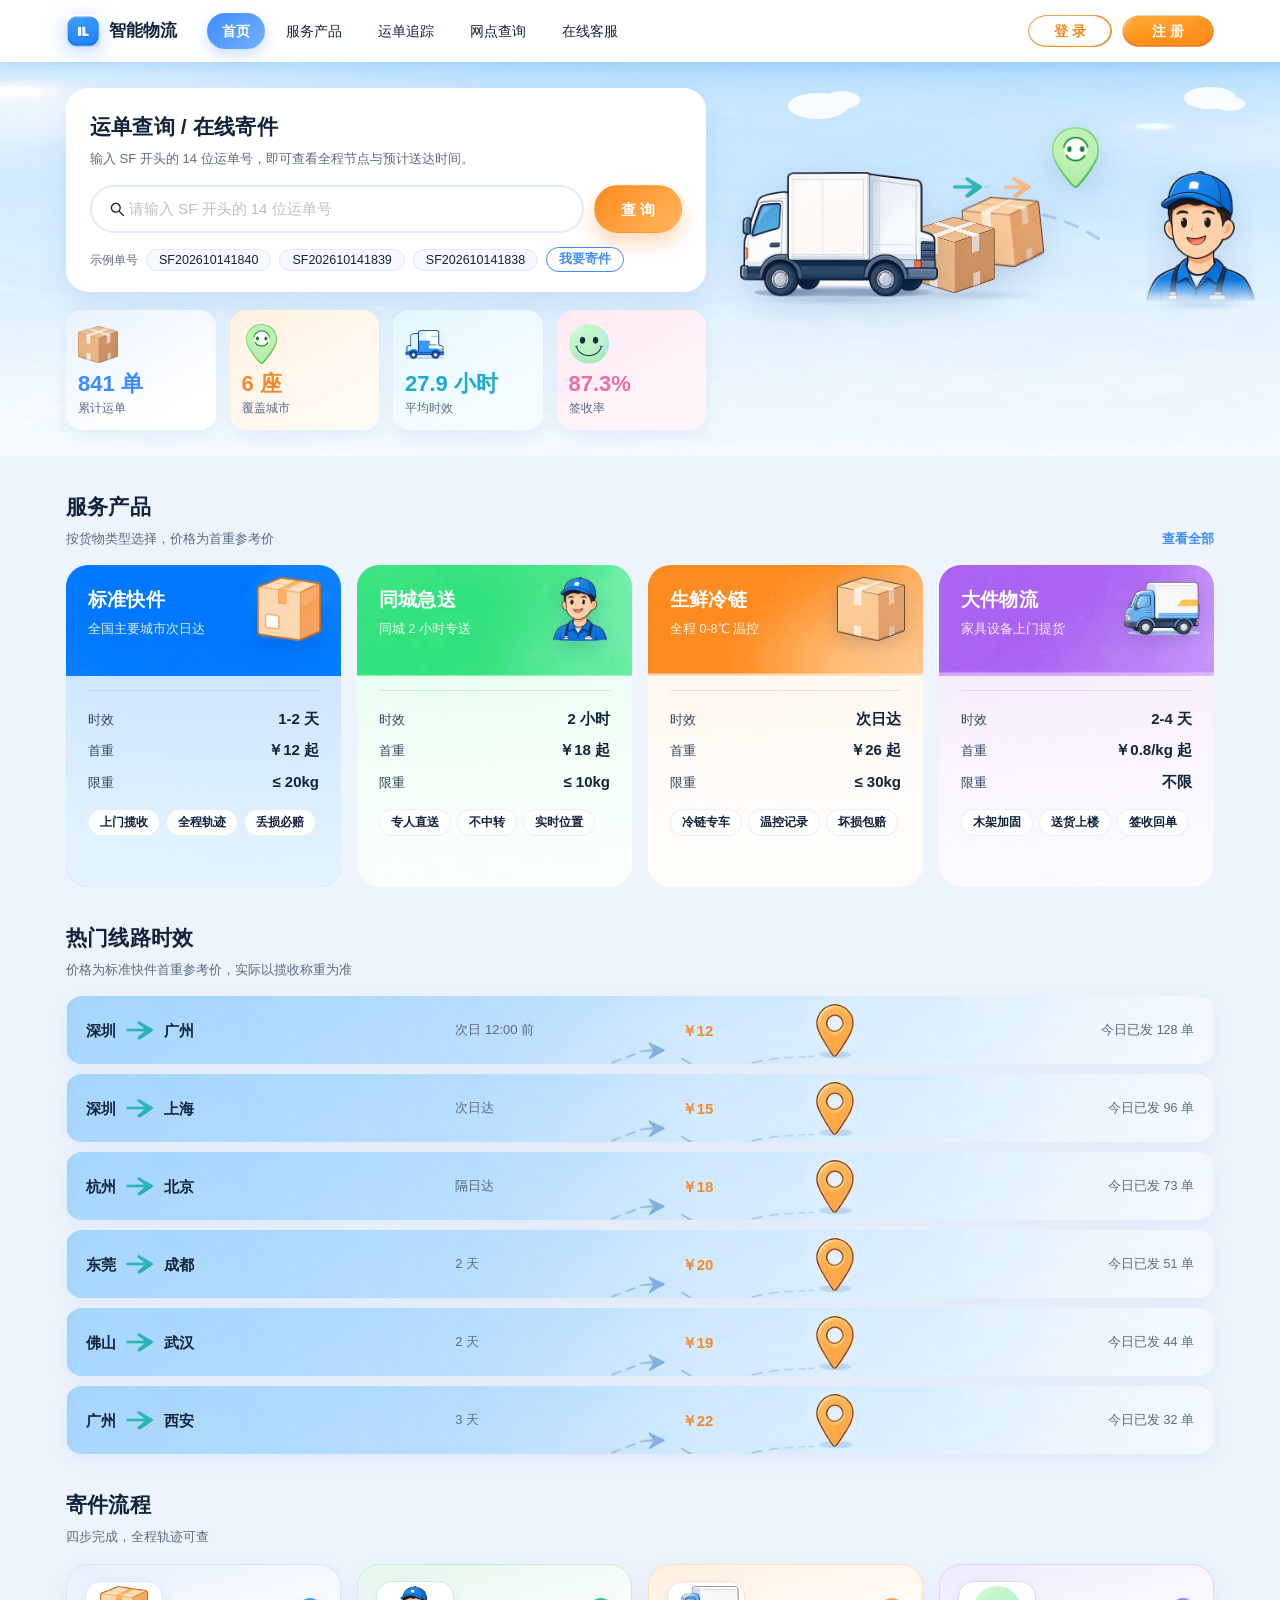
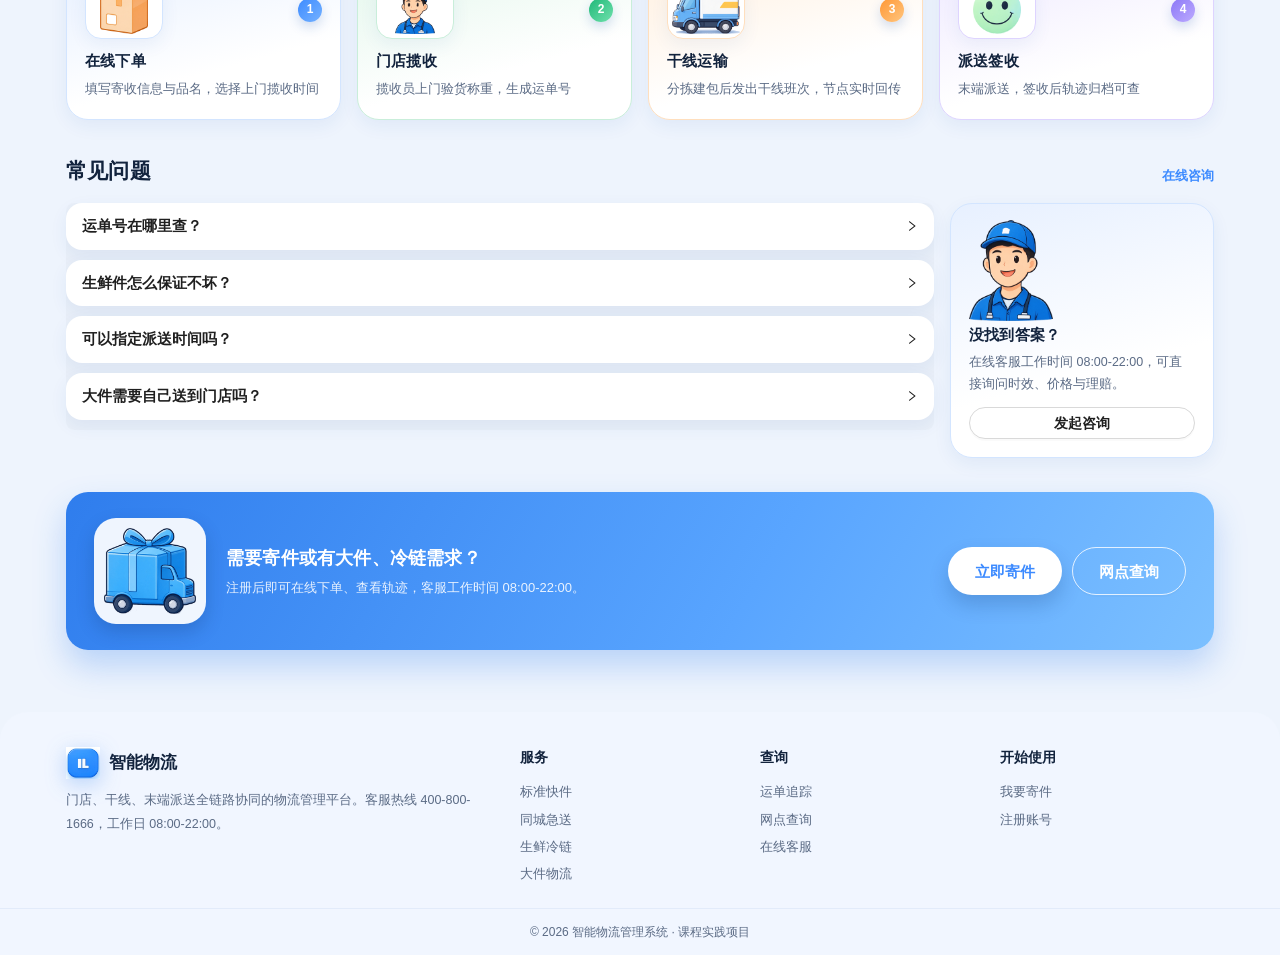
==== index.html @ 24efde34 "deploy: 演示端静态产物 2026-10-14" ====
<!DOCTYPE html>
<html lang="zh-CN">
  <head>
    <meta charset="UTF-8" />
    <meta name="viewport" content="width=device-width, initial-scale=1.0, maximum-scale=1.0, user-scalable=no, viewport-fit=cover" />
    <meta name="theme-color" content="#1677ff" />
    <title>智能物流管理系统</title>
    <script type="module" crossorigin src="./assets/DHMrIaHZ.js"></script>
    <link rel="modulepreload" crossorigin href="./assets/vendor-C9rdijPD.js">
    <link rel="stylesheet" crossorigin href="./assets/index-B36mlCA0.css">
  </head>
  <body>
    <div id="app"></div>
  </body>
</html>
---- assets/index-B36mlCA0.css ----
:root{--il-primary: #1677ff;--il-primary-soft: #e8f1ff;--il-text: #1f2329;--il-text-secondary: #6b7280;--il-border: #e5e8ec;--il-bg: #f5f7fa;--il-radius: 8px;--il-header-h: 52px;--il-tabbar-h: 52px}*{box-sizing:border-box}html,body,#app{height:100%;margin:0;padding:0}body{font-family:-apple-system,BlinkMacSystemFont,PingFang SC,Microsoft YaHei,Segoe UI,Roboto,sans-serif;color:var(--il-text);background:var(--il-bg);-webkit-font-smoothing:antialiased;font-size:14px}a{color:var(--il-primary);text-decoration:none}::-webkit-scrollbar{width:6px;height:6px}::-webkit-scrollbar-thumb{background:#c9ced6;border-radius:3px}.il-page{padding:16px}.il-card{background:#fff;border:1px solid var(--il-border);border-radius:var(--il-radius)}.il-toolbar{display:flex;align-items:center;gap:8px;flex-wrap:wrap;padding:10px 14px;border-bottom:1px solid var(--il-border)}.il-toolbar-title{font-size:15px;font-weight:600;margin-right:4px}.il-muted{color:var(--il-text-secondary)}.il-flex-1{flex:1}.ant-table-cell a{white-space:nowrap}.il-page .ant-row>.ant-col{min-width:0}.portal-wrap{max-width:1180px;margin:0 auto;padding:0 16px;width:100%}@media (max-width: 767px){.il-page{padding:10px;padding-bottom:calc(var(--il-tabbar-h) + 16px + env(safe-area-inset-bottom))}.ant-table{font-size:13px}.il-desktop-only{display:none!important}.il-toolbar>.ant-input-search,.il-toolbar>.ant-input-group-wrapper,.il-toolbar>.ant-select,.il-toolbar>.ant-picker{width:100%!important;max-width:100%}.il-toolbar .il-flex-1{display:none}.il-toolbar>.ant-btn{flex:1}}@media (min-width: 768px){.il-mobile-only{display:none!important}}.portal{--p-ink: #12233d;--p-ink-2: #5b6b85;--p-sky-1: #dfeaff;--p-sky-2: #f2f8ff;--p-sky-3: #eaf2ff;--p-radius: 22px;--p-radius-sm: 16px;--p-shadow: 0 14px 30px rgba(31, 84, 175, .1);--p-shadow-sm: 0 6px 18px rgba(31, 84, 175, .07);--p-blue-a: #3d8bff;--p-blue-b: #74b1ff;--p-green-a: #1fb878;--p-green-b: #6fe0ac;--p-orange-a: #ff9734;--p-orange-b: #ffc57e;--p-purple-a: #8b78f6;--p-purple-b: #bcaaff;--p-cta-a: #ff8a1f;--p-cta-b: #ffb75e;--p-page: #eef4fd;--p-card-h: 322px;color:var(--p-ink);background:linear-gradient(180deg,var(--p-sky-2) 0,var(--p-page) 460px)}.portal h1,.portal h2,.portal h3{color:var(--p-ink);letter-spacing:.2px}.portal .p-card{background:#fff;border-radius:var(--p-radius);box-shadow:var(--p-shadow)}.portal .p-title{font-size:21px;font-weight:800;margin:0}.portal .p-sub{font-size:13px;color:var(--p-ink-2);margin:6px 0 0}.portal .p-more{font-size:13px;font-weight:600;color:var(--p-blue-a);cursor:pointer}.portal .ant-input-affix-wrapper,.portal .ant-input{border-radius:999px}.portal .ant-input-affix-wrapper-lg{padding:10px 18px;border:2px solid #e2ecfb;box-shadow:none;font-size:15px}.portal .ant-input-affix-wrapper-lg:hover,.portal .ant-input-affix-wrapper-lg-focused{border-color:var(--p-blue-a)}.portal .ant-btn{border-radius:999px;font-weight:600}.portal .ant-btn-lg{height:48px;padding-inline:26px;font-size:15px}.portal .ant-btn-primary{background:linear-gradient(135deg,var(--p-cta-a),var(--p-cta-b));border-color:transparent;box-shadow:0 10px 20px #ff8a1f52}.portal .ant-tag{border-radius:999px;border-color:transparent}.portal .p-tile{border-radius:var(--p-radius-sm);padding:14px 12px 12px;display:flex;flex-direction:column;align-items:flex-start;gap:2px;box-shadow:var(--p-shadow-sm)}.portal .p-tile .illo{width:40px;height:40px;margin-bottom:5px}.portal .p-tile .v{font-size:22px;font-weight:800;line-height:1.15}.portal .p-tile .k{font-size:12px;color:var(--p-ink-2)}.portal .tone-blue{background:linear-gradient(150deg,#e9f2ff,#fff 78%);color:var(--p-blue-a)}.portal .tone-orange{background:linear-gradient(150deg,#fff1e0,#fffaf4 78%);color:#f08a2c}.portal .tone-cyan{background:linear-gradient(150deg,#e3f7ff,#f6fdff 78%);color:#1ba9d6}.portal .tone-pink{background:linear-gradient(150deg,#ffe9f3,#fff6fa 78%);color:#e86fa4}.portal .tone-blue .v,.portal .tone-orange .v,.portal .tone-cyan .v,.portal .tone-pink .v{color:inherit}.portal .p-product{--p-band-pad: 20px;--p-band: 34.5%;position:relative;display:flex;flex-direction:column;height:var(--p-card-h);border-radius:var(--p-radius);padding:var(--p-band-pad) 22px 18px;color:var(--p-ink);background-repeat:no-repeat;background-size:calc(100% + 8px) calc(100% + 8px);background-position:center;cursor:pointer;transition:transform .22s ease}.portal .p-product:before{content:"";position:absolute;top:0;right:0;bottom:0;left:0;border-radius:inherit;background:linear-gradient(180deg,rgba(255,255,255,0) 0 var(--p-band),rgba(255,255,255,.8) var(--p-band) 100%);pointer-events:none}.portal .p-product>*{position:relative}.portal .p-product:hover{transform:translateY(-4px)}.portal .p-product .illo{position:absolute;right:14px;top:12px;width:76px;height:64px;filter:drop-shadow(0 6px 10px rgba(20,50,110,.18))}.portal .pc-blue{background-image:url(./card-blue-DbSL0nkA.png)}.portal .pc-green{background-image:url(./card-green-DxU8-PUp.png)}.portal .pc-orange{background-image:url(./card-orange-CJOhHf-N.png)}.portal .pc-purple{background-image:url(./card-purple-S1PzSCV-.png)}.portal .p-product .head{flex:0 0 calc(var(--p-card-h) * .35 - var(--p-band-pad));padding-right:92px}.portal .p-product h3{color:#fff;font-size:19px;font-weight:800;margin:0}.portal .p-product .slogan{font-size:12.5px;color:#ffffffe0;margin:5px 0 0}.portal .p-product .kv{list-style:none;margin:12px 0;padding:12px 0 0;border-top:1px solid rgba(18,35,61,.1);flex:0 0 auto}.portal .p-product .kv li{display:flex;justify-content:space-between;align-items:baseline;font-size:13px;line-height:2.1;font-weight:500;color:#35485f}.portal .p-product .kv b{font-size:15px;font-weight:800;color:var(--p-ink)}.portal .p-product .feats{display:flex;flex-wrap:wrap;gap:6px;flex:0 0 auto}.portal .p-product .feats span{background:#ffffffeb;color:var(--p-ink);border:1px solid rgba(18,35,61,.07);border-radius:999px;padding:3px 11px;font-size:12px;font-weight:600}.portal .st-blue{--st-a: var(--p-blue-a);--st-b: var(--p-blue-b);--st-bg: #e7f0ff;--st-bd: #d3e5ff}.portal .st-green{--st-a: var(--p-green-a);--st-b: var(--p-green-b);--st-bg: #e4f7ec;--st-bd: #c9eeda}.portal .st-orange{--st-a: var(--p-orange-a);--st-b: var(--p-orange-b);--st-bg: #fff0e0;--st-bd: #ffdfbe}.portal .st-purple{--st-a: var(--p-purple-a);--st-b: var(--p-purple-b);--st-bg: #efeaff;--st-bd: #ded4ff}.portal .p-step{background:linear-gradient(165deg,var(--st-bg) 0,#fff 64%);border:1px solid var(--st-bd);box-shadow:var(--p-shadow-sm)}.portal .p-step .idx{background:linear-gradient(135deg,var(--st-a),var(--st-b))}.portal .ant-table{border-radius:var(--p-radius);overflow:hidden}.portal .ant-table-thead>tr>th{background:#f1f6ff;color:var(--p-ink);font-weight:700;border-bottom:none}.portal .ant-table-tbody>tr>td{border-bottom:1px solid #eff3fa}.portal .ant-collapse-borderless>.ant-collapse-item,.portal .ant-collapse-ghost>.ant-collapse-item{background:#fff;border:none;border-radius:var(--p-radius-sm);box-shadow:var(--p-shadow-sm);margin-bottom:10px;overflow:hidden}.portal .ant-collapse-content>.ant-collapse-content-box{color:var(--p-ink-2)}@media (max-width: 767px){.portal{--p-radius: 18px;--p-card-h: 228px}.portal .p-title{font-size:18px}.portal .p-tile{padding:12px 8px 10px}.portal .p-tile .v{font-size:16px;white-space:nowrap}.portal .p-product .head{padding-right:66px}.portal .p-product{--p-band-pad: 14px;padding:14px 14px 12px}.portal .p-product .illo{width:56px;height:46px;right:8px;top:10px}.portal .p-product h3{font-size:16px}.portal .p-product .slogan{font-size:11.5px;margin-top:3px}.portal .p-product .kv{margin:6px 0;padding-top:8px}.portal .p-product .kv li{font-size:12.5px;line-height:1.85}.portal .p-product .kv li:nth-child(3){display:none}.portal .p-product .feats span{font-size:11.5px;padding:2px 9px}.portal .ant-btn-lg{height:44px;padding-inline:20px}}
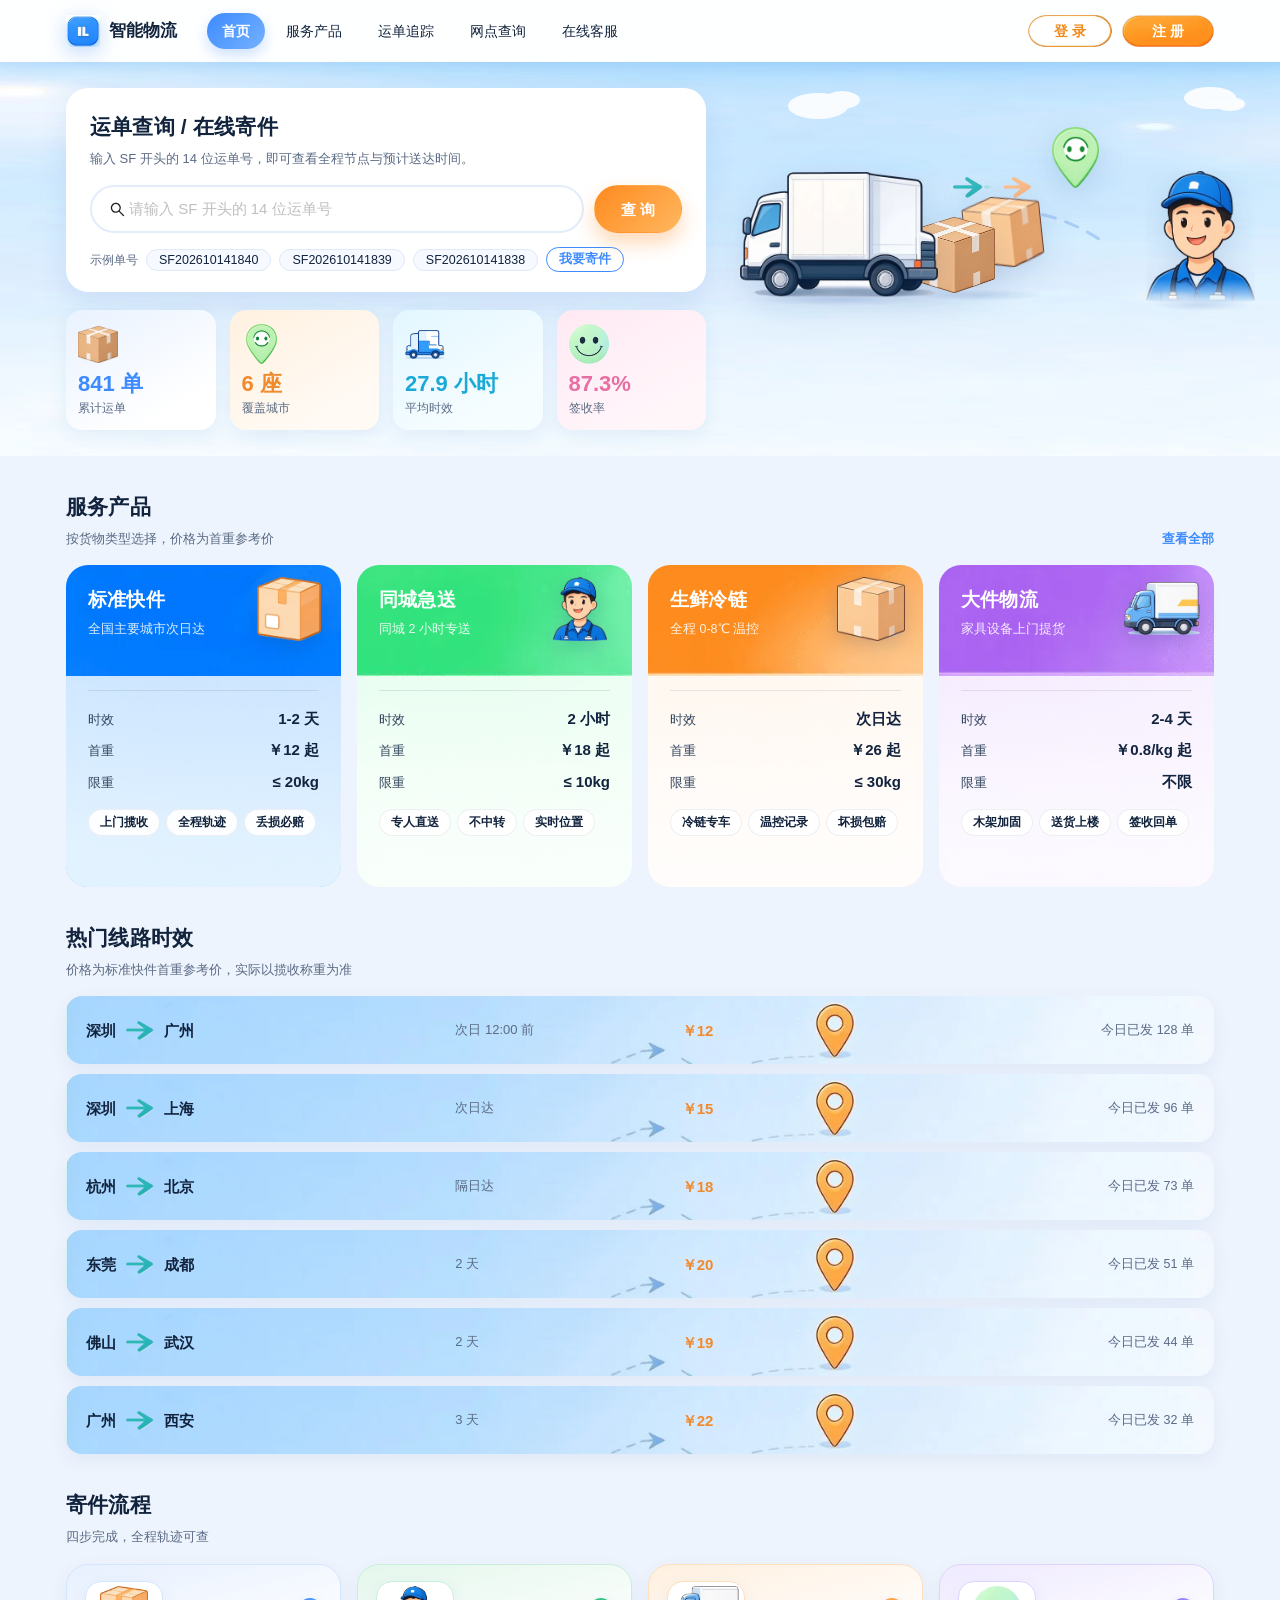
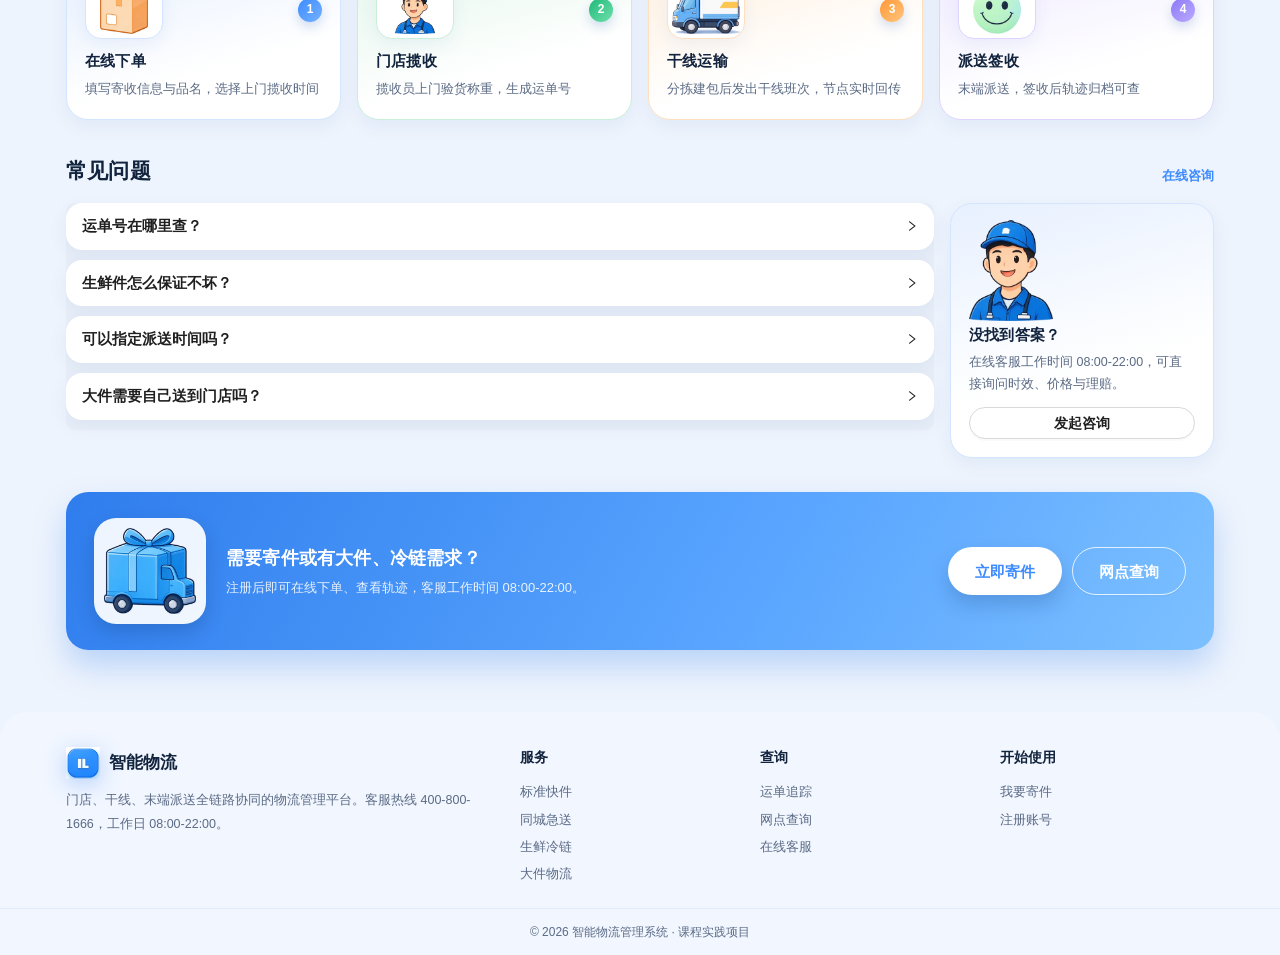
==== commit 847a4123: "deploy: 演示端静态产物 2026-10-14" ====
--- a/index.html
+++ b/index.html
@@ -4,12 +4,24 @@
     <meta charset="UTF-8" />
     <meta name="viewport" content="width=device-width, initial-scale=1.0, maximum-scale=1.0, user-scalable=no, viewport-fit=cover" />
     <meta name="theme-color" content="#1677ff" />
+    <link rel="prefetch" href="./seed/s.bin" />
     <title>智能物流管理系统</title>
-    <script type="module" crossorigin src="./assets/DHMrIaHZ.js"></script>
-    <link rel="modulepreload" crossorigin href="./assets/vendor-C9rdijPD.js">
-    <link rel="stylesheet" crossorigin href="./assets/index-B36mlCA0.css">
+    <script type="module" crossorigin src="./assets/DIVYX2Ab.js"></script>
+    <link rel="modulepreload" crossorigin href="./assets/vendor-BWi_9HA1.js">
+    <link rel="stylesheet" crossorigin href="./assets/EIkhpa40.css">
   </head>
   <body>
-    <div id="app"></div>
+    <!-- 首屏要下的 JS 比图片大一个数量级，这里先放一帧静态骨架：
+         样式全部写成行内，避免和稍后注入的 global.css 打架，Vue 挂载时整块被替换掉。 -->
+    <div id="app">
+      <div style="min-height:100vh;background:#f5f7fa;font-family:system-ui,-apple-system,'Segoe UI',sans-serif">
+        <div style="height:64px;background:#fff;border-bottom:1px solid #eef0f3"></div>
+        <div style="max-width:1180px;margin:0 auto;padding:40px 24px;display:flex;gap:24px;flex-wrap:wrap">
+          <div style="flex:1 1 320px;height:220px;border-radius:12px;background:#fff"></div>
+          <div style="flex:1 1 320px;height:220px;border-radius:12px;background:#fff"></div>
+        </div>
+        <p style="text-align:center;color:#8c95a5;font-size:13px;margin:0">正在加载演示程序…</p>
+      </div>
+    </div>
   </body>
 </html>
--- a/assets/EIkhpa40.css
+++ b/assets/EIkhpa40.css
@@ -0,0 +1 @@
+:root{--il-primary: #1677ff;--il-primary-soft: #e8f1ff;--il-text: #1f2329;--il-text-secondary: #6b7280;--il-border: #e5e8ec;--il-bg: #f5f7fa;--il-radius: 8px;--il-header-h: 52px;--il-tabbar-h: 52px}*{box-sizing:border-box}html,body,#app{height:100%;margin:0;padding:0}body{font-family:-apple-system,BlinkMacSystemFont,PingFang SC,Microsoft YaHei,Segoe UI,Roboto,sans-serif;color:var(--il-text);background:var(--il-bg);-webkit-font-smoothing:antialiased;font-size:14px}a{color:var(--il-primary);text-decoration:none}::-webkit-scrollbar{width:6px;height:6px}::-webkit-scrollbar-thumb{background:#c9ced6;border-radius:3px}.il-page{padding:16px}.il-card{background:#fff;border:1px solid var(--il-border);border-radius:var(--il-radius)}.il-toolbar{display:flex;align-items:center;gap:8px;flex-wrap:wrap;padding:10px 14px;border-bottom:1px solid var(--il-border)}.il-toolbar-title{font-size:15px;font-weight:600;margin-right:4px}.il-muted{color:var(--il-text-secondary)}.il-flex-1{flex:1}.ant-table-cell a{white-space:nowrap}.il-page .ant-row>.ant-col{min-width:0}.portal-wrap{max-width:1180px;margin:0 auto;padding:0 16px;width:100%}@media (max-width: 767px){.il-page{padding:10px;padding-bottom:calc(var(--il-tabbar-h) + 16px + env(safe-area-inset-bottom))}.ant-table{font-size:13px}.il-desktop-only{display:none!important}.il-toolbar>.ant-input-search,.il-toolbar>.ant-input-group-wrapper,.il-toolbar>.ant-select,.il-toolbar>.ant-picker{width:100%!important;max-width:100%}.il-toolbar .il-flex-1{display:none}.il-toolbar>.ant-btn{flex:1}}@media (min-width: 768px){.il-mobile-only{display:none!important}}.portal{--p-ink: #12233d;--p-ink-2: #5b6b85;--p-sky-1: #dfeaff;--p-sky-2: #f2f8ff;--p-sky-3: #eaf2ff;--p-radius: 22px;--p-radius-sm: 16px;--p-shadow: 0 14px 30px rgba(31, 84, 175, .1);--p-shadow-sm: 0 6px 18px rgba(31, 84, 175, .07);--p-blue-a: #3d8bff;--p-blue-b: #74b1ff;--p-green-a: #1fb878;--p-green-b: #6fe0ac;--p-orange-a: #ff9734;--p-orange-b: #ffc57e;--p-purple-a: #8b78f6;--p-purple-b: #bcaaff;--p-cta-a: #ff8a1f;--p-cta-b: #ffb75e;--p-page: #eef4fd;--p-card-h: 322px;color:var(--p-ink);background:linear-gradient(180deg,var(--p-sky-2) 0,var(--p-page) 460px)}.portal h1,.portal h2,.portal h3{color:var(--p-ink);letter-spacing:.2px}.portal .p-card{background:#fff;border-radius:var(--p-radius);box-shadow:var(--p-shadow)}.portal .p-title{font-size:21px;font-weight:800;margin:0}.portal .p-sub{font-size:13px;color:var(--p-ink-2);margin:6px 0 0}.portal .p-more{font-size:13px;font-weight:600;color:var(--p-blue-a);cursor:pointer}.portal .ant-input-affix-wrapper,.portal .ant-input{border-radius:999px}.portal .ant-input-affix-wrapper-lg{padding:10px 18px;border:2px solid #e2ecfb;box-shadow:none;font-size:15px}.portal .ant-input-affix-wrapper-lg:hover,.portal .ant-input-affix-wrapper-lg-focused{border-color:var(--p-blue-a)}.portal .ant-btn{border-radius:999px;font-weight:600}.portal .ant-btn-lg{height:48px;padding-inline:26px;font-size:15px}.portal .ant-btn-primary{background:linear-gradient(135deg,var(--p-cta-a),var(--p-cta-b));border-color:transparent;box-shadow:0 10px 20px #ff8a1f52}.portal .ant-tag{border-radius:999px;border-color:transparent}.portal .p-tile{border-radius:var(--p-radius-sm);padding:14px 12px 12px;display:flex;flex-direction:column;align-items:flex-start;gap:2px;box-shadow:var(--p-shadow-sm)}.portal .p-tile .illo{width:40px;height:40px;margin-bottom:5px}.portal .p-tile .v{font-size:22px;font-weight:800;line-height:1.15}.portal .p-tile .k{font-size:12px;color:var(--p-ink-2)}.portal .tone-blue{background:linear-gradient(150deg,#e9f2ff,#fff 78%);color:var(--p-blue-a)}.portal .tone-orange{background:linear-gradient(150deg,#fff1e0,#fffaf4 78%);color:#f08a2c}.portal .tone-cyan{background:linear-gradient(150deg,#e3f7ff,#f6fdff 78%);color:#1ba9d6}.portal .tone-pink{background:linear-gradient(150deg,#ffe9f3,#fff6fa 78%);color:#e86fa4}.portal .tone-blue .v,.portal .tone-orange .v,.portal .tone-cyan .v,.portal .tone-pink .v{color:inherit}.portal .p-product{--p-band-pad: 20px;--p-band: 34.5%;position:relative;display:flex;flex-direction:column;height:var(--p-card-h);border-radius:var(--p-radius);padding:var(--p-band-pad) 22px 18px;color:var(--p-ink);background-repeat:no-repeat;background-size:calc(100% + 8px) calc(100% + 8px);background-position:center;cursor:pointer;transition:transform .22s ease}.portal .p-product:before{content:"";position:absolute;top:0;right:0;bottom:0;left:0;border-radius:inherit;background:linear-gradient(180deg,rgba(255,255,255,0) 0 var(--p-band),rgba(255,255,255,.8) var(--p-band) 100%);pointer-events:none}.portal .p-product>*{position:relative}.portal .p-product:hover{transform:translateY(-4px)}.portal .p-product .illo{position:absolute;right:14px;top:12px;width:76px;height:64px;filter:drop-shadow(0 6px 10px rgba(20,50,110,.18))}.portal .pc-blue{background-image:url([data-uri])}.portal .pc-green{background-image:url([data-uri])}.portal .pc-orange{background-image:url([data-uri])}.portal .pc-purple{background-image:url([data-uri])}.portal .p-product .head{flex:0 0 calc(var(--p-card-h) * .35 - var(--p-band-pad));padding-right:92px}.portal .p-product h3{color:#fff;font-size:19px;font-weight:800;margin:0}.portal .p-product .slogan{font-size:12.5px;color:#ffffffe0;margin:5px 0 0}.portal .p-product .kv{list-style:none;margin:12px 0;padding:12px 0 0;border-top:1px solid rgba(18,35,61,.1);flex:0 0 auto}.portal .p-product .kv li{display:flex;justify-content:space-between;align-items:baseline;font-size:13px;line-height:2.1;font-weight:500;color:#35485f}.portal .p-product .kv b{font-size:15px;font-weight:800;color:var(--p-ink)}.portal .p-product .feats{display:flex;flex-wrap:wrap;gap:6px;flex:0 0 auto}.portal .p-product .feats span{background:#ffffffeb;color:var(--p-ink);border:1px solid rgba(18,35,61,.07);border-radius:999px;padding:3px 11px;font-size:12px;font-weight:600}.portal .st-blue{--st-a: var(--p-blue-a);--st-b: var(--p-blue-b);--st-bg: #e7f0ff;--st-bd: #d3e5ff}.portal .st-green{--st-a: var(--p-green-a);--st-b: var(--p-green-b);--st-bg: #e4f7ec;--st-bd: #c9eeda}.portal .st-orange{--st-a: var(--p-orange-a);--st-b: var(--p-orange-b);--st-bg: #fff0e0;--st-bd: #ffdfbe}.portal .st-purple{--st-a: var(--p-purple-a);--st-b: var(--p-purple-b);--st-bg: #efeaff;--st-bd: #ded4ff}.portal .p-step{background:linear-gradient(165deg,var(--st-bg) 0,#fff 64%);border:1px solid var(--st-bd);box-shadow:var(--p-shadow-sm)}.portal .p-step .idx{background:linear-gradient(135deg,var(--st-a),var(--st-b))}.portal .ant-table{border-radius:var(--p-radius);overflow:hidden}.portal .ant-table-thead>tr>th{background:#f1f6ff;color:var(--p-ink);font-weight:700;border-bottom:none}.portal .ant-table-tbody>tr>td{border-bottom:1px solid #eff3fa}.portal .ant-collapse-borderless>.ant-collapse-item,.portal .ant-collapse-ghost>.ant-collapse-item{background:#fff;border:none;border-radius:var(--p-radius-sm);box-shadow:var(--p-shadow-sm);margin-bottom:10px;overflow:hidden}.portal .ant-collapse-content>.ant-collapse-content-box{color:var(--p-ink-2)}@media (max-width: 767px){.portal{--p-radius: 18px;--p-card-h: 228px}.portal .p-title{font-size:18px}.portal .p-tile{padding:12px 8px 10px}.portal .p-tile .v{font-size:16px;white-space:nowrap}.portal .p-product .head{padding-right:66px}.portal .p-product{--p-band-pad: 14px;padding:14px 14px 12px}.portal .p-product .illo{width:56px;height:46px;right:8px;top:10px}.portal .p-product h3{font-size:16px}.portal .p-product .slogan{font-size:11.5px;margin-top:3px}.portal .p-product .kv{margin:6px 0;padding-top:8px}.portal .p-product .kv li{font-size:12.5px;line-height:1.85}.portal .p-product .kv li:nth-child(3){display:none}.portal .p-product .feats span{font-size:11.5px;padding:2px 9px}.portal .ant-btn-lg{height:44px;padding-inline:20px}}
